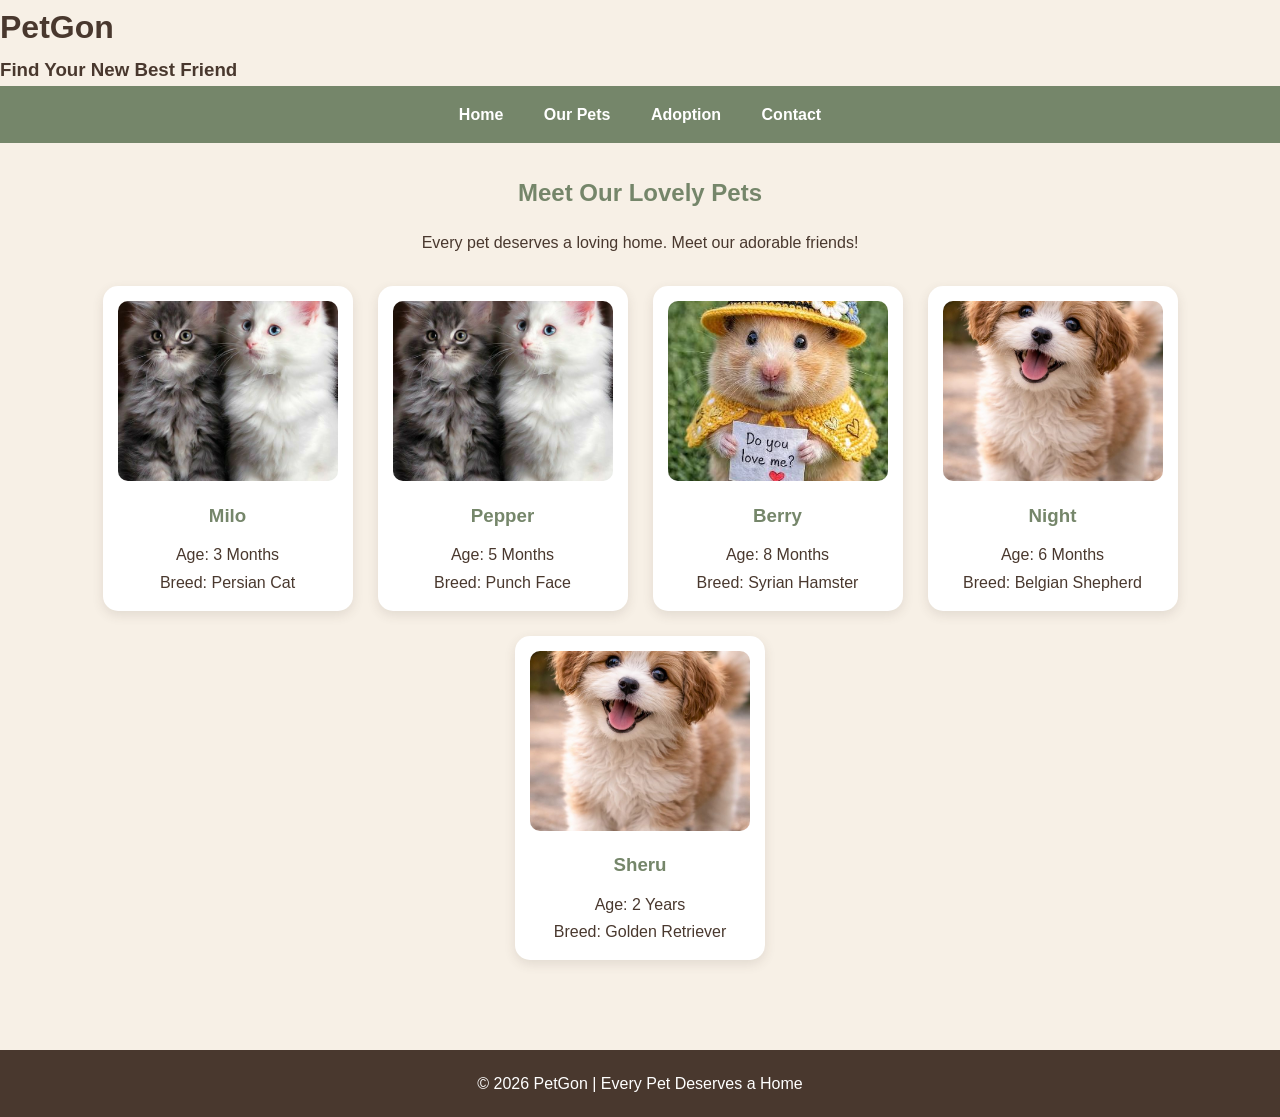
==== pets.html @ f25f67aa "psuh" ====
<!DOCTYPE html>
<html lang="en">
<head>
    <meta charset="UTF-8">
    <meta name="viewport" content="width=device-width, initial-scale=1.0">
    <title>Our Pets | PetGon</title>
    <link rel="stylesheet" href="style.css">
</head>
<body>

    <header>
        <h1>PetGon</h1>
        <h3>Find Your New Best Friend</h3>
    </header>

    <nav>
        <a href="index.html">Home</a>
        <a href="pets.html">Our Pets</a>
        <a href="adopt.html">Adoption</a>
        <a href="contact.html">Contact</a>
    </nav>

    <main>
        <h2>Meet Our Lovely Pets</h2>
        <p>Every pet deserves a loving home. Meet our adorable friends!</p>

        <div class="pet-container">

            <div class="pet-card">
                <img src="images/cats.jpg" alt="Milo the cat">
                <h3>Milo</h3>
                <p>Age: 3 Months</p>
                <p>Breed: Persian Cat</p>
            </div>

            <div class="pet-card">
                <img src="images/cats.jpg" alt="Pepper the cat">
                <h3>Pepper</h3>
                <p>Age: 5 Months</p>
                <p>Breed: Punch Face</p>
            </div>

            <div class="pet-card">
                <img src="images/hamster.jpg" alt="Berry the hamster">
                <h3>Berry</h3>
                <p>Age: 8 Months</p>
                <p>Breed: Syrian Hamster</p>
            </div>

            <div class="pet-card">
                <img src="images/dog.jpg" alt="Night the dog">
                <h3>Night</h3>
                <p>Age: 6 Months</p>
                <p>Breed: Belgian Shepherd</p>
            </div>

            <div class="pet-card">
                <img src="images/dog.jpg" alt="Sheru the dog">
                <h3>Sheru</h3>
                <p>Age: 2 Years</p>
                <p>Breed: Golden Retriever</p>
            </div>

        </div>
    </main>

    <footer>
        <p>© 2026 PetGon | Every Pet Deserves a Home</p>
    </footer>

</body>
</html>
---- style.css ----
/* PetGon - Warm Pet Adoption Theme */

* {
    margin: 0;
    padding: 0;
    box-sizing: border-box;
}

body {
    font-family: Arial, sans-serif;
    background-color: #F7F0E6;
    color: #49382E;
    line-height: 1.7;
}

/* Header */

.site-header {
    background-color: #49382E;
    color: #F7F0E6;
    text-align: center;
    padding: 22px;
}

.site-header h1 {
    font-size: 38px;
    color: #E6B995;
}

.site-header p {
    font-size: 14px;
}

/* Navigation */

nav {
    background-color: #75866A;
    padding: 15px;
    text-align: center;
}

nav a {
    color: white;
    text-decoration: none;
    margin: 0 18px;
    font-weight: bold;
}

nav a:hover {
    color: #F7D9BB;
}

/* Homepage Hero */

.hero {
    display: flex;
    align-items: center;
    justify-content: space-around;
    gap: 35px;
    padding: 65px 7%;
    flex-wrap: wrap;
}

.hero-text {
    flex: 1;
    min-width: 280px;
}

.small-heading {
    color: #B87955;
    font-weight: bold;
    letter-spacing: 2px;
    margin-bottom: 15px;
}

.hero-text h2 {
    font-size: 36px;
    line-height: 1.3;
    color: #49382E;
    margin-bottom: 20px;
}

.hero-text p {
    margin-bottom: 20px;
}

.hero-images {
    flex: 1;
    min-width: 280px;
    display: flex;
    flex-wrap: wrap;
    justify-content: center;
    gap: 12px;
}

.hero-images img {
    width: 45%;
    height: 190px;
    object-fit: cover;
    border-radius: 18px;
}

.hero-images img:first-child {
    width: 70%;
    height: 230px;
}

/* Buttons */

.main-button {
    display: inline-block;
    background-color: #B87955;
    color: white;
    text-decoration: none;
    padding: 13px 24px;
    border-radius: 25px;
    font-weight: bold;
    margin-top: 15px;
}

.main-button:hover {
    background-color: #49382E;
}

/* Welcome Section */

.welcome {
    text-align: center;
    padding: 55px 12%;
    background-color: #EDE2D2;
}

.welcome h2 {
    color: #75866A;
    font-size: 30px;
    margin-bottom: 20px;
}

.welcome p {
    max-width: 750px;
    margin: 12px auto;
}

/* Quote Section */

.quote-section {
    text-align: center;
    padding: 45px 15px;
    color: white;
    background-color: #75866A;
}

.quote-section h2 {
    font-size: 25px;
    margin-bottom: 10px;
}

/* Pet Cards */

.pet-container {
    display: flex;
    flex-wrap: wrap;
    justify-content: center;
    gap: 25px;
    margin: 30px auto;
}

.pet-card {
    background-color: white;
    width: 250px;
    padding: 15px;
    border-radius: 15px;
    box-shadow: 0 4px 12px rgba(73, 56, 46, 0.12);
}

.pet-card img {
    width: 100%;
    height: 180px;
    object-fit: cover;
    border-radius: 10px;
}

.pet-card h3 {
    color: #75866A;
    margin: 10px;
}

/* General Content */

main {
    padding: 30px 20px;
    text-align: center;
}

main h2 {
    color: #75866A;
    margin-bottom: 15px;
}

/* Adoption Form */

form {
    max-width: 500px;
    margin: 25px auto;
    padding: 25px;
    background-color: white;
    border-radius: 15px;
    text-align: left;
}

form label {
    display: block;
    margin-top: 12px;
    font-weight: bold;
}

form input,
form textarea,
form select {
    width: 100%;
    padding: 12px;
    margin-top: 6px;
    border: 1px solid #C9B8A5;
    border-radius: 7px;
    font-family: Arial, sans-serif;
}

button {
    background-color: #B87955;
    color: white;
    border: none;
    padding: 13px 24px;
    border-radius: 25px;
    cursor: pointer;
    margin-top: 15px;
    font-size: 15px;
}

button:hover {
    background-color: #49382E;
}

/* Thank You Message */

#thankYou {
    display: none;
    background-color: #EDE2D2;
    padding: 30px;
    border-radius: 15px;
    margin: 25px auto;
    max-width: 550px;
}

/* Footer */

footer {
    background-color: #49382E;
    color: white;
    text-align: center;
    padding: 20px;
    margin-top: 30px;
}

/* Mobile Design */

@media (max-width: 700px) {
    .hero {
        padding: 35px 5%;
    }

    .hero-text h2 {
        font-size: 28px;
    }

    nav a {
        display: inline-block;
        margin: 6px;
    }

    .hero-images img {
        height: 140px;
    }
}
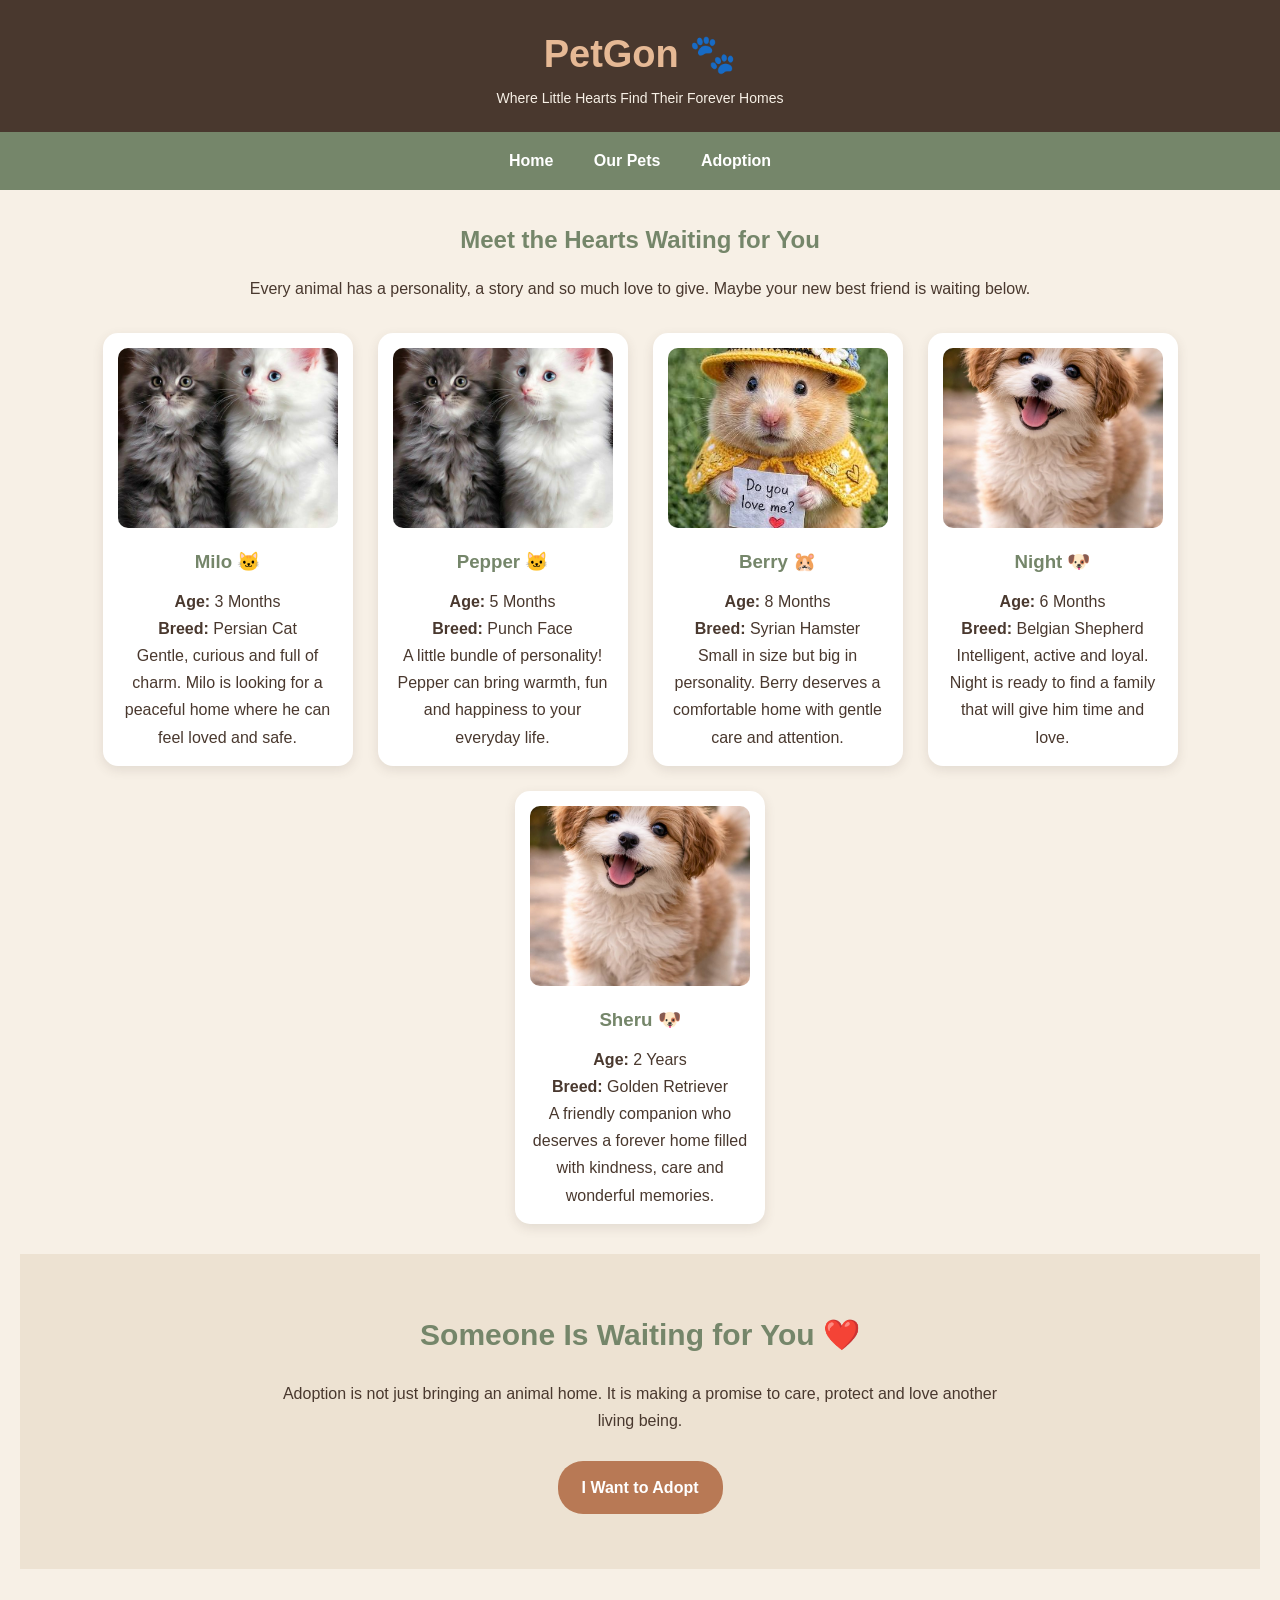
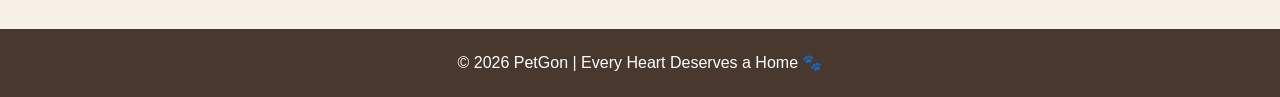
==== commit 7a2bb188: "Build petgon pages and adoption form" ====
--- a/pets.html
+++ b/pets.html
@@ -7,66 +7,126 @@
     <title>Our Pets | PetGon</title>
     <link rel="stylesheet" href="style.css">
 </head>
+
 <body>
 
-    <header>
-        <h1>PetGon</h1>
-        <h3>Find Your New Best Friend</h3>
+    <header class="site-header">
+        <h1>PetGon 🐾</h1>
+        <p>Where Little Hearts Find Their Forever Homes</p>
     </header>
 
     <nav>
         <a href="index.html">Home</a>
         <a href="pets.html">Our Pets</a>
         <a href="adopt.html">Adoption</a>
-        <a href="contact.html">Contact</a>
     </nav>
 
     <main>
-        <h2>Meet Our Lovely Pets</h2>
-        <p>Every pet deserves a loving home. Meet our adorable friends!</p>
+
+        <h2>Meet the Hearts Waiting for You</h2>
+
+        <p>
+            Every animal has a personality, a story and so much love to give.
+            Maybe your new best friend is waiting below.
+        </p>
 
         <div class="pet-container">
 
             <div class="pet-card">
-                <img src="images/cats.jpg" alt="Milo the cat">
-                <h3>Milo</h3>
-                <p>Age: 3 Months</p>
-                <p>Breed: Persian Cat</p>
+                <img src="images/cats.jpg" alt="Milo the Persian cat">
+
+                <h3>Milo 🐱</h3>
+
+                <p><strong>Age:</strong> 3 Months</p>
+                <p><strong>Breed:</strong> Persian Cat</p>
+
+                <p>
+                    Gentle, curious and full of charm.
+                    Milo is looking for a peaceful home
+                    where he can feel loved and safe.
+                </p>
             </div>
 
             <div class="pet-card">
                 <img src="images/cats.jpg" alt="Pepper the cat">
-                <h3>Pepper</h3>
-                <p>Age: 5 Months</p>
-                <p>Breed: Punch Face</p>
+
+                <h3>Pepper 🐱</h3>
+
+                <p><strong>Age:</strong> 5 Months</p>
+                <p><strong>Breed:</strong> Punch Face</p>
+
+                <p>
+                    A little bundle of personality!
+                    Pepper can bring warmth, fun and
+                    happiness to your everyday life.
+                </p>
             </div>
 
             <div class="pet-card">
                 <img src="images/hamster.jpg" alt="Berry the hamster">
-                <h3>Berry</h3>
-                <p>Age: 8 Months</p>
-                <p>Breed: Syrian Hamster</p>
+
+                <h3>Berry 🐹</h3>
+
+                <p><strong>Age:</strong> 8 Months</p>
+                <p><strong>Breed:</strong> Syrian Hamster</p>
+
+                <p>
+                    Small in size but big in personality.
+                    Berry deserves a comfortable home
+                    with gentle care and attention.
+                </p>
             </div>
 
             <div class="pet-card">
                 <img src="images/dog.jpg" alt="Night the dog">
-                <h3>Night</h3>
-                <p>Age: 6 Months</p>
-                <p>Breed: Belgian Shepherd</p>
+
+                <h3>Night 🐶</h3>
+
+                <p><strong>Age:</strong> 6 Months</p>
+                <p><strong>Breed:</strong> Belgian Shepherd</p>
+
+                <p>
+                    Intelligent, active and loyal.
+                    Night is ready to find a family
+                    that will give him time and love.
+                </p>
             </div>
 
             <div class="pet-card">
                 <img src="images/dog.jpg" alt="Sheru the dog">
-                <h3>Sheru</h3>
-                <p>Age: 2 Years</p>
-                <p>Breed: Golden Retriever</p>
+
+                <h3>Sheru 🐶</h3>
+
+                <p><strong>Age:</strong> 2 Years</p>
+                <p><strong>Breed:</strong> Golden Retriever</p>
+
+                <p>
+                    A friendly companion who deserves
+                    a forever home filled with kindness,
+                    care and wonderful memories.
+                </p>
             </div>
 
         </div>
+
+        <section class="welcome">
+            <h2>Someone Is Waiting for You ❤️</h2>
+
+            <p>
+                Adoption is not just bringing an animal home.
+                It is making a promise to care, protect and love
+                another living being.
+            </p>
+
+            <a href="adopt.html" class="main-button">
+                I Want to Adopt
+            </a>
+        </section>
+
     </main>
 
     <footer>
-        <p>© 2026 PetGon | Every Pet Deserves a Home</p>
+        <p>© 2026 PetGon | Every Heart Deserves a Home 🐾</p>
     </footer>
 
 </body>
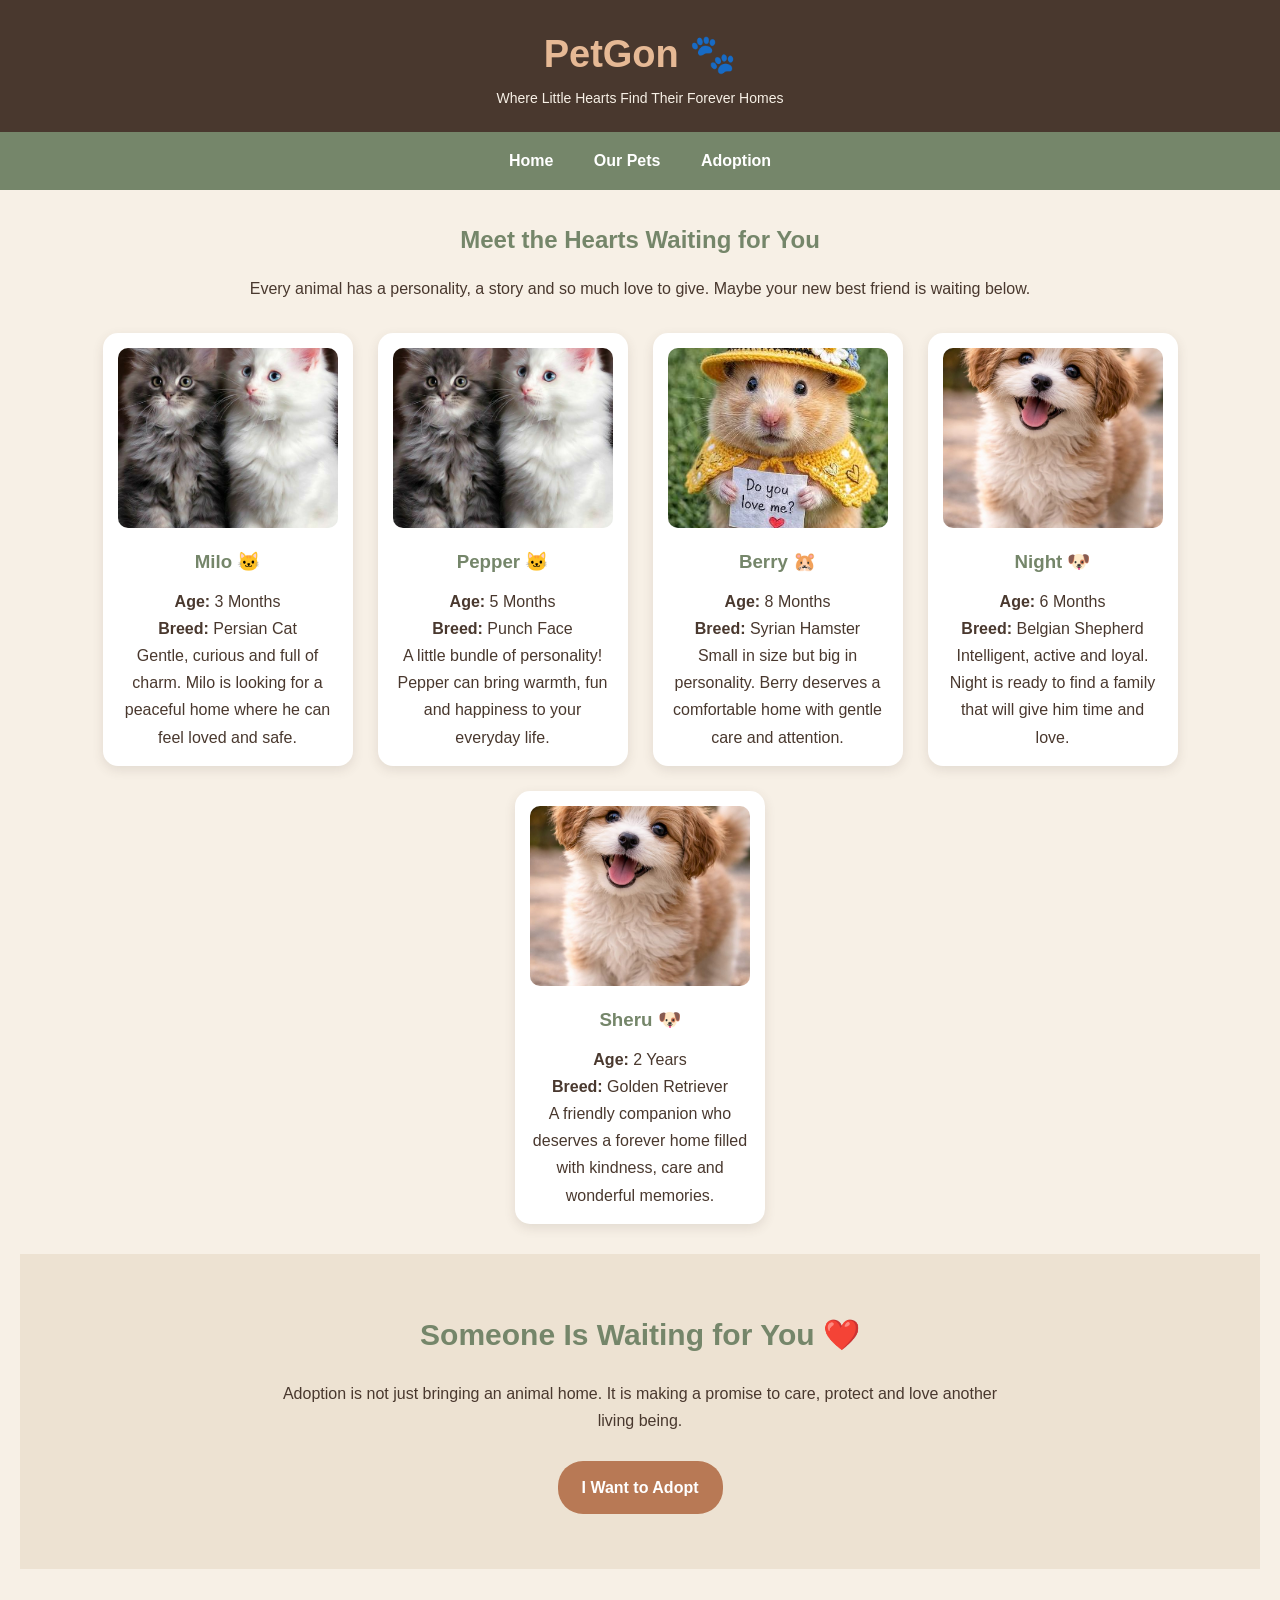
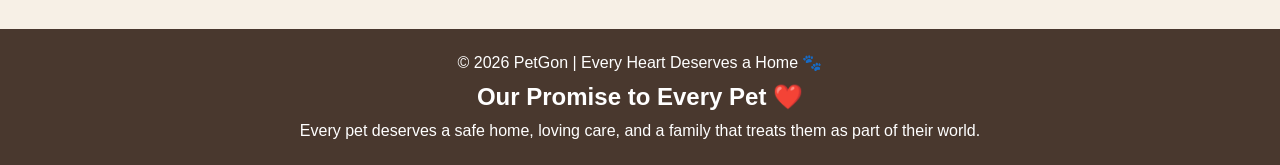
==== commit d7c2a153: "osksokdo" ====
--- a/pets.html
+++ b/pets.html
@@ -127,6 +127,13 @@
 
     <footer>
         <p>© 2026 PetGon | Every Heart Deserves a Home 🐾</p>
+        <section class="our-promise">
+    <h2>Our Promise to Every Pet ❤️</h2>
+    <p>
+        Every pet deserves a safe home, loving care, and a family
+        that treats them as part of their world.
+    </p>
+</section>
     </footer>
 
 </body>
